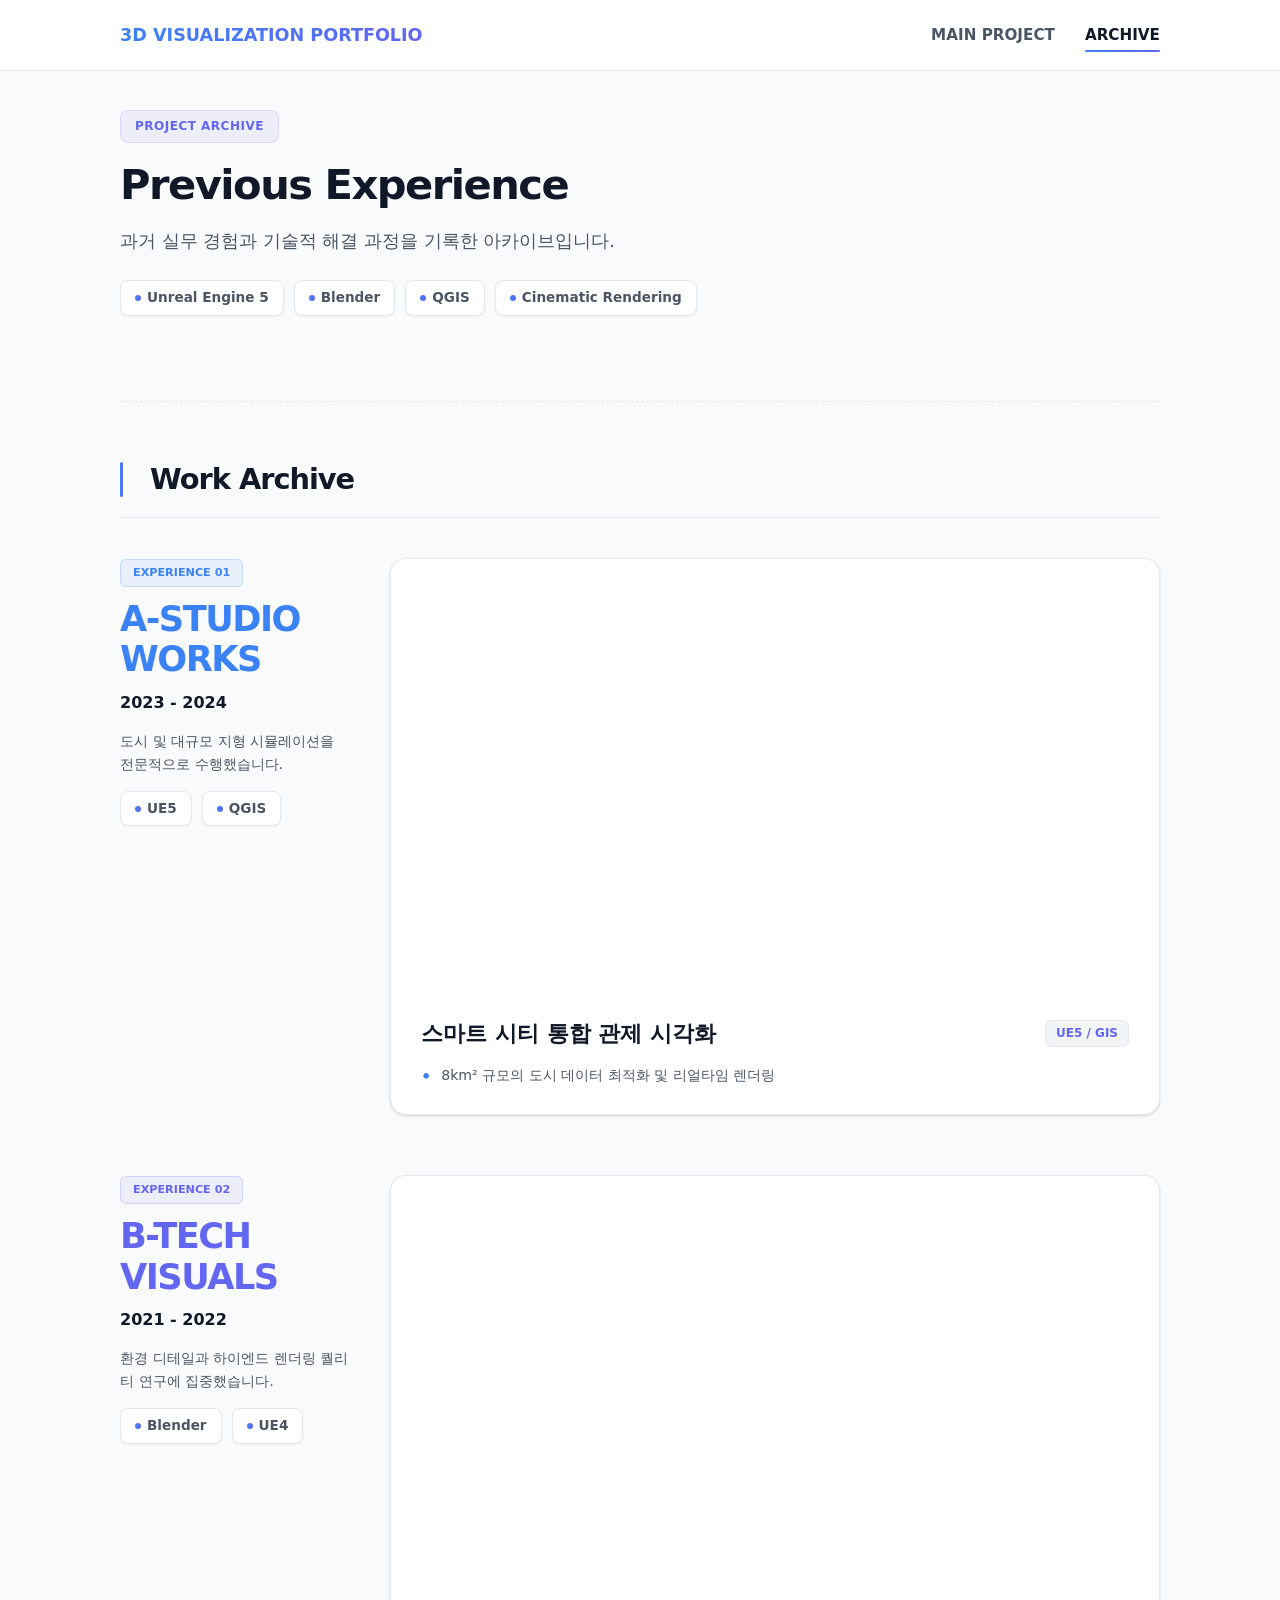
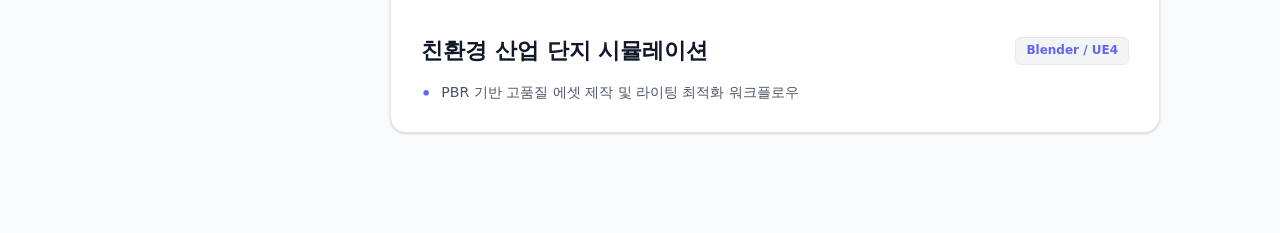
==== archive.html @ d99f55cc "Update archive.html" ====
<!DOCTYPE html>
<html lang="ko">
<head>
    <meta charset="UTF-8">
    <meta name="viewport" content="width=device-width, initial-scale=1.0, maximum-scale=1.0, user-scalable=no">
    <title>Archive | 3D Visualization Portfolio</title>
    <style>
        /* ── [전역 변수 - Main_Portfolio_v0_1_1 완전 동기화] ── */
        :root {
            --bg-light: #f9fafb;
            --point-blue: #3b82f6;
            --point-purple: #6366f1;
            --grad-point: linear-gradient(to right, var(--point-blue), var(--point-purple));
            --card-bg: #ffffff;
            --card-border: #e5e7eb;
            --card-shadow: 0 1px 3px 0 rgba(0, 0, 0, 0.1), 0 1px 2px 0 rgba(0, 0, 0, 0.06);
            --card-active-shadow: 0 10px 15px -3px rgba(99, 102, 241, 0.15), 0 4px 6px -2px rgba(99, 102, 241, 0.1);
            --text-p: #111827;
            --text-s: #4b5563;
            --text-dim: #9ca3af;
            --border: #e5e7eb;
            --nav-height: 70px;         /* Main과 동일 */
            --max-width: 1040px;        /* Main과 동일 */
        }

        /* ── [기본 리셋 - font-family 완전 동기화] ── */
        html, body {
            background-color: var(--bg-light);
            margin: 0; padding: 0; width: 100%; overflow-x: hidden;
            color: var(--text-p);
            font-family: 'Pretendard', -apple-system, BlinkMacSystemFont, system-ui, Roboto, sans-serif; /* Main과 동일 */
            line-height: 1.6;
            scroll-padding-top: var(--nav-height);
        }

        /* ── [네비게이션 - Main과 픽셀 단위 동일] ── */
        .navbar {
            position: fixed; top: 0; left: 0; width: 100%; height: var(--nav-height);
            background: rgba(255, 255, 255, 0.85); backdrop-filter: blur(12px);
            border-bottom: 1px solid var(--border);
            display: flex; align-items: center; justify-content: center; z-index: 1000;
        }
        .nav-container { width: 92%; max-width: var(--max-width); display: flex; justify-content: space-between; align-items: center; }
        .nav-logo { font-weight: 900; font-size: 1.1rem; background: var(--grad-point); -webkit-background-clip: text; -webkit-text-fill-color: transparent; text-decoration: none; }
        .nav-menu { display: flex; gap: 30px; }
        .nav-link { text-decoration: none; color: var(--text-s); font-weight: 700; font-size: 0.95rem; transition: color 0.3s ease; position: relative; padding: 5px 0; }
        .nav-link:hover { color: var(--point-purple); }
        .nav-link.active { color: var(--text-p); }
        .nav-link.active::after { content: ''; position: absolute; bottom: 0; left: 0; width: 100%; height: 2px; background: var(--grad-point); border-radius: 2px; }

        /* ── [컨테이너 - Main과 완전 동일: width 92%, max-width 1040px, padding 40px 0] ── */
        .container { width: 92%; max-width: var(--max-width); margin: var(--nav-height) auto 0; padding: 40px 0; box-sizing: border-box; }

        /* ── [히어로 섹션 - Main의 hero-section 규격 그대로] ── */
        .hero-section { margin-bottom: 60px; padding-bottom: 50px; border-bottom: 1px dashed var(--border); }
        .hero-label {
            display: inline-block; padding: 6px 14px; border-radius: 8px;
            background: rgba(99, 102, 241, 0.08); color: var(--point-purple);
            font-size: 0.75rem; font-weight: 800; letter-spacing: 0.5px;
            margin-bottom: 15px; border: 1px solid rgba(99, 102, 241, 0.15);
        }
        .hero-title { font-size: 2.6rem; font-weight: 900; color: var(--text-p); margin: 0 0 15px 0; letter-spacing: -1.5px; line-height: 1.3; }
        .hero-desc { font-size: 1.1rem; color: var(--text-s); margin: 0 0 25px 0; font-weight: 500; word-break: keep-all; }
        .hero-tags { display: flex; gap: 10px; flex-wrap: wrap; margin-bottom: 35px; }
        .h-tag {
            font-size: 0.85rem; padding: 6px 14px; background: #ffffff;
            border: 1px solid var(--border); border-radius: 8px; color: var(--text-s);
            font-weight: 700; box-shadow: 0 1px 2px rgba(0,0,0,0.05);
            display: flex; align-items: center; gap: 6px;
        }
        .h-tag::before { content: ''; display: block; width: 6px; height: 6px; border-radius: 50%; background: var(--grad-point); }

        /* ── [섹션 헤더 - Main의 .header 규격 그대로] ── */
        .section-header {
            text-align: left; position: relative;
            margin: 60px 0 40px 0; padding: 0 0 20px 30px;
            border-bottom: 1px solid var(--border);
        }
        .section-header::before {
            content: ''; position: absolute; left: 0; top: 0; bottom: 20px;
            width: 3px; background: var(--grad-point); border-radius: 2px;
        }
        .section-header h2 { margin: 0; font-size: 1.8rem; letter-spacing: -1px; color: var(--text-p); font-weight: 800; line-height: 1.2; }

        /* ── [아카이브 존 레이아웃] ── */
        .archive-zone { display: flex; gap: 40px; margin-bottom: 60px; align-items: flex-start; }

        /* 좌측 프로필 */
        .zone-profile { flex: 0 0 230px; position: sticky; top: calc(var(--nav-height) + 20px); }
        .exp-badge {
            display: inline-block; padding: 4px 12px; border-radius: 6px;
            font-size: 0.7rem; font-weight: 800; margin-bottom: 12px;
        }
        .zone-a .exp-badge { background: rgba(59, 130, 246, 0.08); border: 1px solid rgba(59, 130, 246, 0.2); color: var(--point-blue); }
        .zone-b .exp-badge { background: rgba(99, 102, 241, 0.08); border: 1px solid rgba(99, 102, 241, 0.2); color: var(--point-purple); }

        .big-name { font-size: 2.2rem; font-weight: 900; line-height: 1.15; margin: 0 0 10px 0; letter-spacing: -1.5px; }
        .zone-a .big-name { color: var(--point-blue); }
        .zone-b .big-name { color: var(--point-purple); }

        .profile-period { font-size: 1rem; color: var(--text-p); font-weight: 700; margin: 8px 0 5px 0; }
        .profile-desc { font-size: 0.9rem; color: var(--text-s); font-weight: 500; margin-bottom: 15px; }

        /* 우측 카드 */
        .project-card {
            flex: 1;
            background: var(--card-bg); border: 1px solid var(--card-border);
            border-radius: 16px; overflow: hidden; box-shadow: var(--card-shadow);
            transition: all 0.3s cubic-bezier(0.4, 0, 0.2, 1);
            display: flex; flex-direction: column;
        }
        .project-card:hover {
            border-color: rgba(99, 102, 241, 0.5);
            transform: translateY(-3px);
            box-shadow: 0 4px 6px -1px rgba(0, 0, 0, 0.1), 0 2px 4px -1px rgba(0, 0, 0, 0.06), 0 0 0 1px rgba(99, 102, 241, 0.5) inset;
        }

        /* 카드 영상 */
        .card-video { width: 100%; background: var(--card-bg); }
        .video-aspect-ratio { position: relative; padding-bottom: 56.25%; height: 0; overflow: hidden; }
        .video-aspect-ratio iframe { position: absolute; top: 0; left: 0; width: 100%; height: 100%; border: 0; }

        /* 카드 정보 */
        .card-info { padding: 25px 30px; }
        .title-row { display: flex; justify-content: space-between; align-items: center; margin-bottom: 12px; }
        .card-title { font-size: 1.4rem; font-weight: 800; margin: 0; color: var(--text-p); }
        .tag { font-size: 0.75rem; background: #f3f4f6; padding: 3px 10px; border-radius: 6px; color: var(--point-purple); font-weight: 700; flex-shrink: 0; border: 1px solid #e5e7eb; }

        /* 도트 리스트 - Main의 .line-item과 동일 */
        .sub-desc-container { margin: 10px 0 0 0; display: flex; flex-direction: column; gap: 8px; }
        .line-item { display: flex; align-items: flex-start; gap: 10px; font-size: 0.88rem; color: var(--text-s); font-weight: 500; line-height: 1.6; }
        .line-item::before { content: '•'; font-weight: 900; font-size: 1rem; flex-shrink: 0; }
        .zone-a .line-item::before { color: var(--point-blue); }
        .zone-b .line-item::before { color: var(--point-purple); }

        /* ── [모바일 최적화 - Main의 @media 768px 규격 완전 동기화] ── */
        @media (max-width: 768px) {
            /* nav */
            .navbar { height: 60px; }
            .nav-logo { font-size: 0.9rem; }
            .nav-menu { gap: 15px; }
            .nav-link { font-size: 0.8rem; }

            /* container */
            .container { margin-top: 60px; width: 94%; }

            /* hero */
            .hero-title { font-size: 1.8rem; }
            .hero-desc { font-size: 1rem; }
            .hero-section { margin-bottom: 40px; padding-bottom: 35px; }

            /* section header */
            .section-header { margin: 40px 0 30px 0; padding-left: 0; border-bottom: none; }
            .section-header::before { display: none; }
            .section-header h2 { font-size: 1.4rem; }

            /* archive layout: 세로 스택 */
            .archive-zone { flex-direction: column; gap: 20px; margin-bottom: 50px; }
            .zone-profile { position: static; flex: none; width: 100%; }
            .big-name { font-size: 1.8rem; }

            /* card */
            .card-info { padding: 20px; }
            .card-title { font-size: 1.2rem; }
        }
    </style>
</head>
<body>

<nav class="navbar">
    <div class="nav-container">
        <a href="index.html" class="nav-logo">3D VISUALIZATION PORTFOLIO</a>
        <div class="nav-menu">
            <a href="index.html" class="nav-link">MAIN PROJECT</a>
            <a href="archive.html" class="nav-link active">ARCHIVE</a>
        </div>
    </div>
</nav>

<div class="container">

    <header class="hero-section">
        <span class="hero-label">PROJECT ARCHIVE</span>
        <h1 class="hero-title">Previous Experience</h1>
        <p class="hero-desc">과거 실무 경험과 기술적 해결 과정을 기록한 아카이브입니다.</p>
        <div class="hero-tags">
            <span class="h-tag">Unreal Engine 5</span>
            <span class="h-tag">Blender</span>
            <span class="h-tag">QGIS</span>
            <span class="h-tag">Cinematic Rendering</span>
        </div>
    </header>

    <div class="section-header">
        <h2>Work Archive</h2>
    </div>

    <!-- EXPERIENCE 01 -->
    <section class="archive-zone zone-a">
        <div class="zone-profile">
            <span class="exp-badge">EXPERIENCE 01</span>
            <h2 class="big-name">A-STUDIO<br>WORKS</h2>
            <p class="profile-period">2023 - 2024</p>
            <p class="profile-desc">도시 및 대규모 지형 시뮬레이션을 전문적으로 수행했습니다.</p>
            <div class="hero-tags">
                <span class="h-tag">UE5</span>
                <span class="h-tag">QGIS</span>
            </div>
        </div>

        <div class="project-card">
            <div class="card-video">
                <div class="video-aspect-ratio">
                    <iframe src="https://www.youtube-nocookie.com/embed/YOUTUBE_ID_A" allowfullscreen></iframe>
                </div>
            </div>
            <div class="card-info">
                <div class="title-row">
                    <h3 class="card-title">스마트 시티 통합 관제 시각화</h3>
                    <span class="tag">UE5 / GIS</span>
                </div>
                <div class="sub-desc-container">
                    <div class="line-item">8km² 규모의 도시 데이터 최적화 및 리얼타임 렌더링</div>
                </div>
            </div>
        </div>
    </section>

    <!-- EXPERIENCE 02 -->
    <section class="archive-zone zone-b">
        <div class="zone-profile">
            <span class="exp-badge">EXPERIENCE 02</span>
            <h2 class="big-name">B-TECH<br>VISUALS</h2>
            <p class="profile-period">2021 - 2022</p>
            <p class="profile-desc">환경 디테일과 하이엔드 렌더링 퀄리티 연구에 집중했습니다.</p>
            <div class="hero-tags">
                <span class="h-tag">Blender</span>
                <span class="h-tag">UE4</span>
            </div>
        </div>

        <div class="project-card">
            <div class="card-video">
                <div class="video-aspect-ratio">
                    <iframe src="https://www.youtube-nocookie.com/embed/YOUTUBE_ID_B" allowfullscreen></iframe>
                </div>
            </div>
            <div class="card-info">
                <div class="title-row">
                    <h3 class="card-title">친환경 산업 단지 시뮬레이션</h3>
                    <span class="tag">Blender / UE4</span>
                </div>
                <div class="sub-desc-container">
                    <div class="line-item">PBR 기반 고품질 에셋 제작 및 라이팅 최적화 워크플로우</div>
                </div>
            </div>
        </div>
    </section>

</div>

</body>
</html>
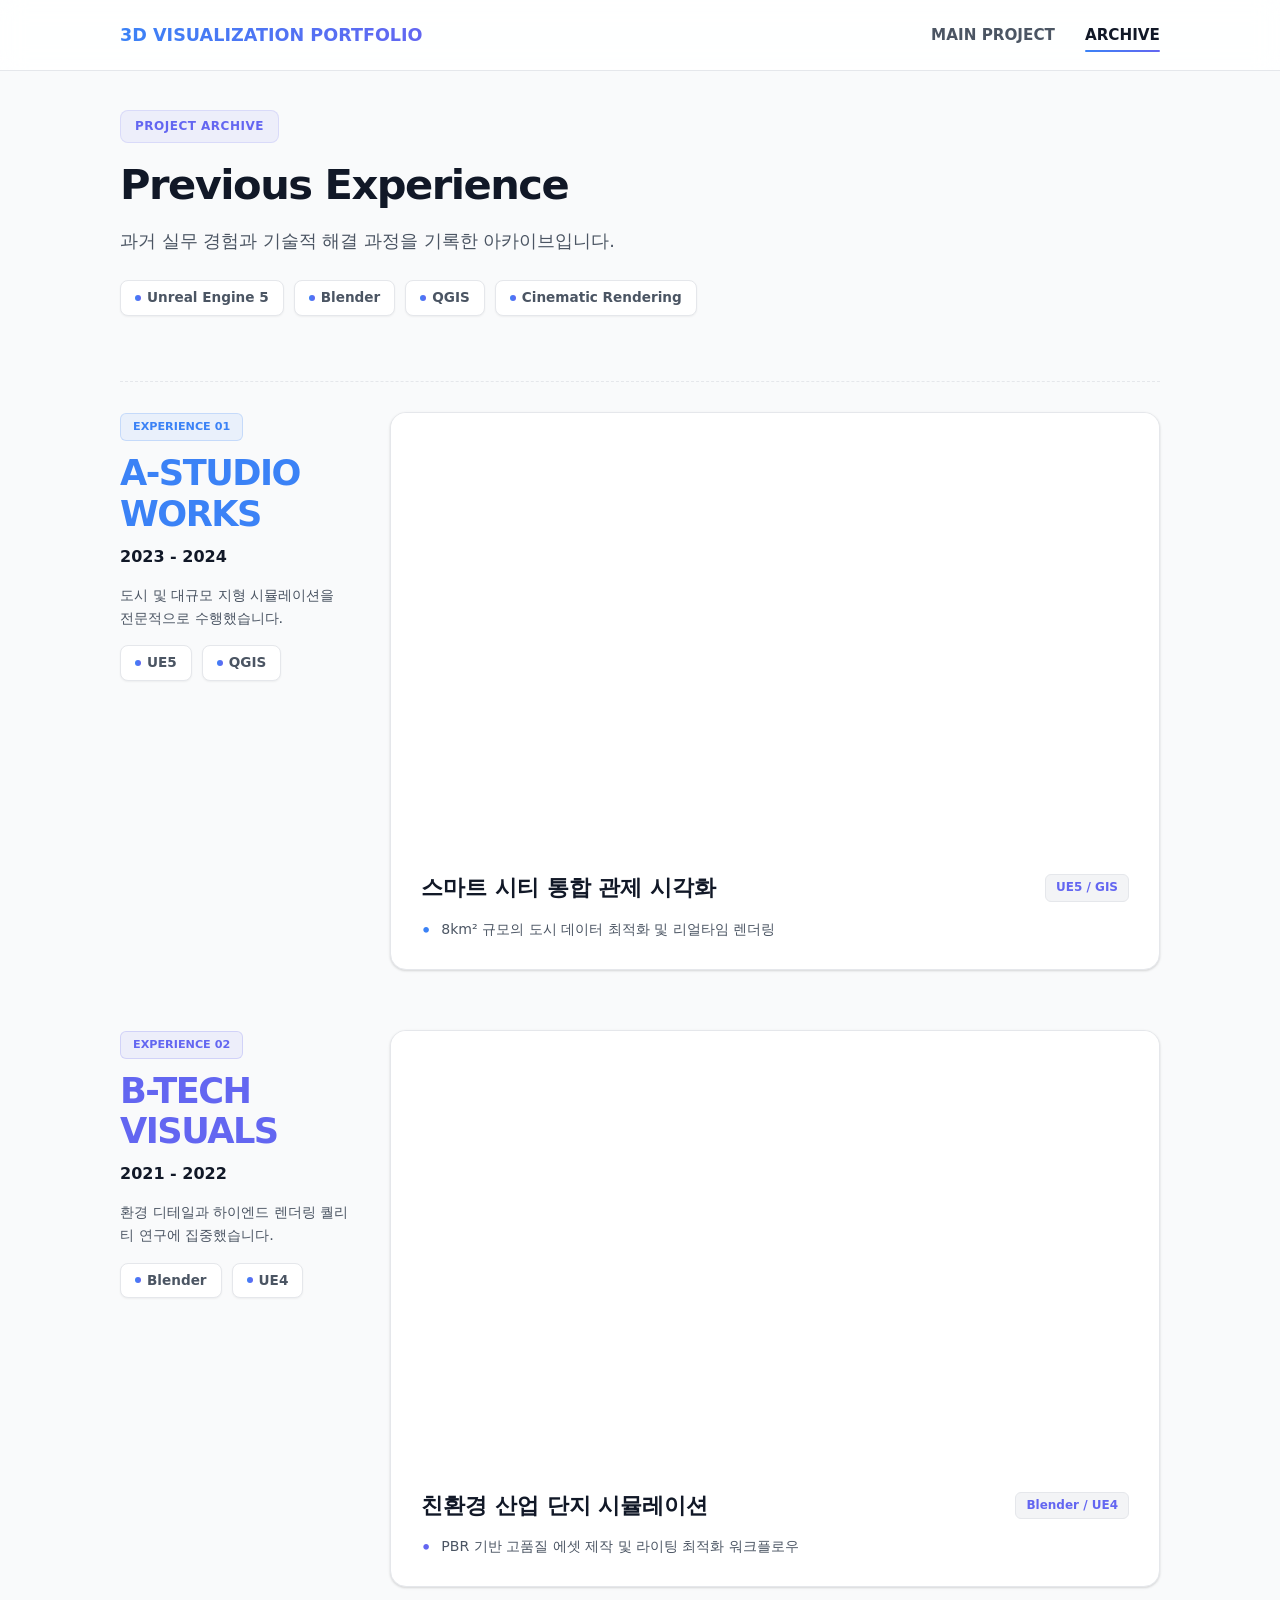
==== commit c21905d4: "Update archive.html" ====
--- a/archive.html
+++ b/archive.html
@@ -52,7 +52,7 @@
         .container { width: 92%; max-width: var(--max-width); margin: var(--nav-height) auto 0; padding: 40px 0; box-sizing: border-box; }
 
         /* ── [히어로 섹션 - Main의 hero-section 규격 그대로] ── */
-        .hero-section { margin-bottom: 60px; padding-bottom: 50px; border-bottom: 1px dashed var(--border); }
+        .hero-section { margin-bottom: 30px; padding-bottom: 30px; border-bottom: 1px dashed var(--border); }
         .hero-label {
             display: inline-block; padding: 6px 14px; border-radius: 8px;
             background: rgba(99, 102, 241, 0.08); color: var(--point-purple);
@@ -159,9 +159,11 @@
             .zone-profile { position: static; flex: none; width: 100%; }
             .big-name { font-size: 1.8rem; }
 
-            /* card */
-            .card-info { padding: 20px; }
-            .card-title { font-size: 1.2rem; }
+            /* card - 모바일에서 제목+태그 세로 배치로 두줄 방지 */
+            .card-info { padding: 18px 20px; }
+            .card-title { font-size: 1.1rem; line-height: 1.4; }
+            .title-row { flex-direction: column; align-items: flex-start; gap: 6px; margin-bottom: 10px; }
+            .tag { font-size: 0.7rem; }
         }
     </style>
 </head>
@@ -191,9 +193,7 @@
         </div>
     </header>
 
-    <div class="section-header">
-        <h2>Work Archive</h2>
-    </div>
+    <div style="margin-bottom: 10px;"></div>
 
     <!-- EXPERIENCE 01 -->
     <section class="archive-zone zone-a">
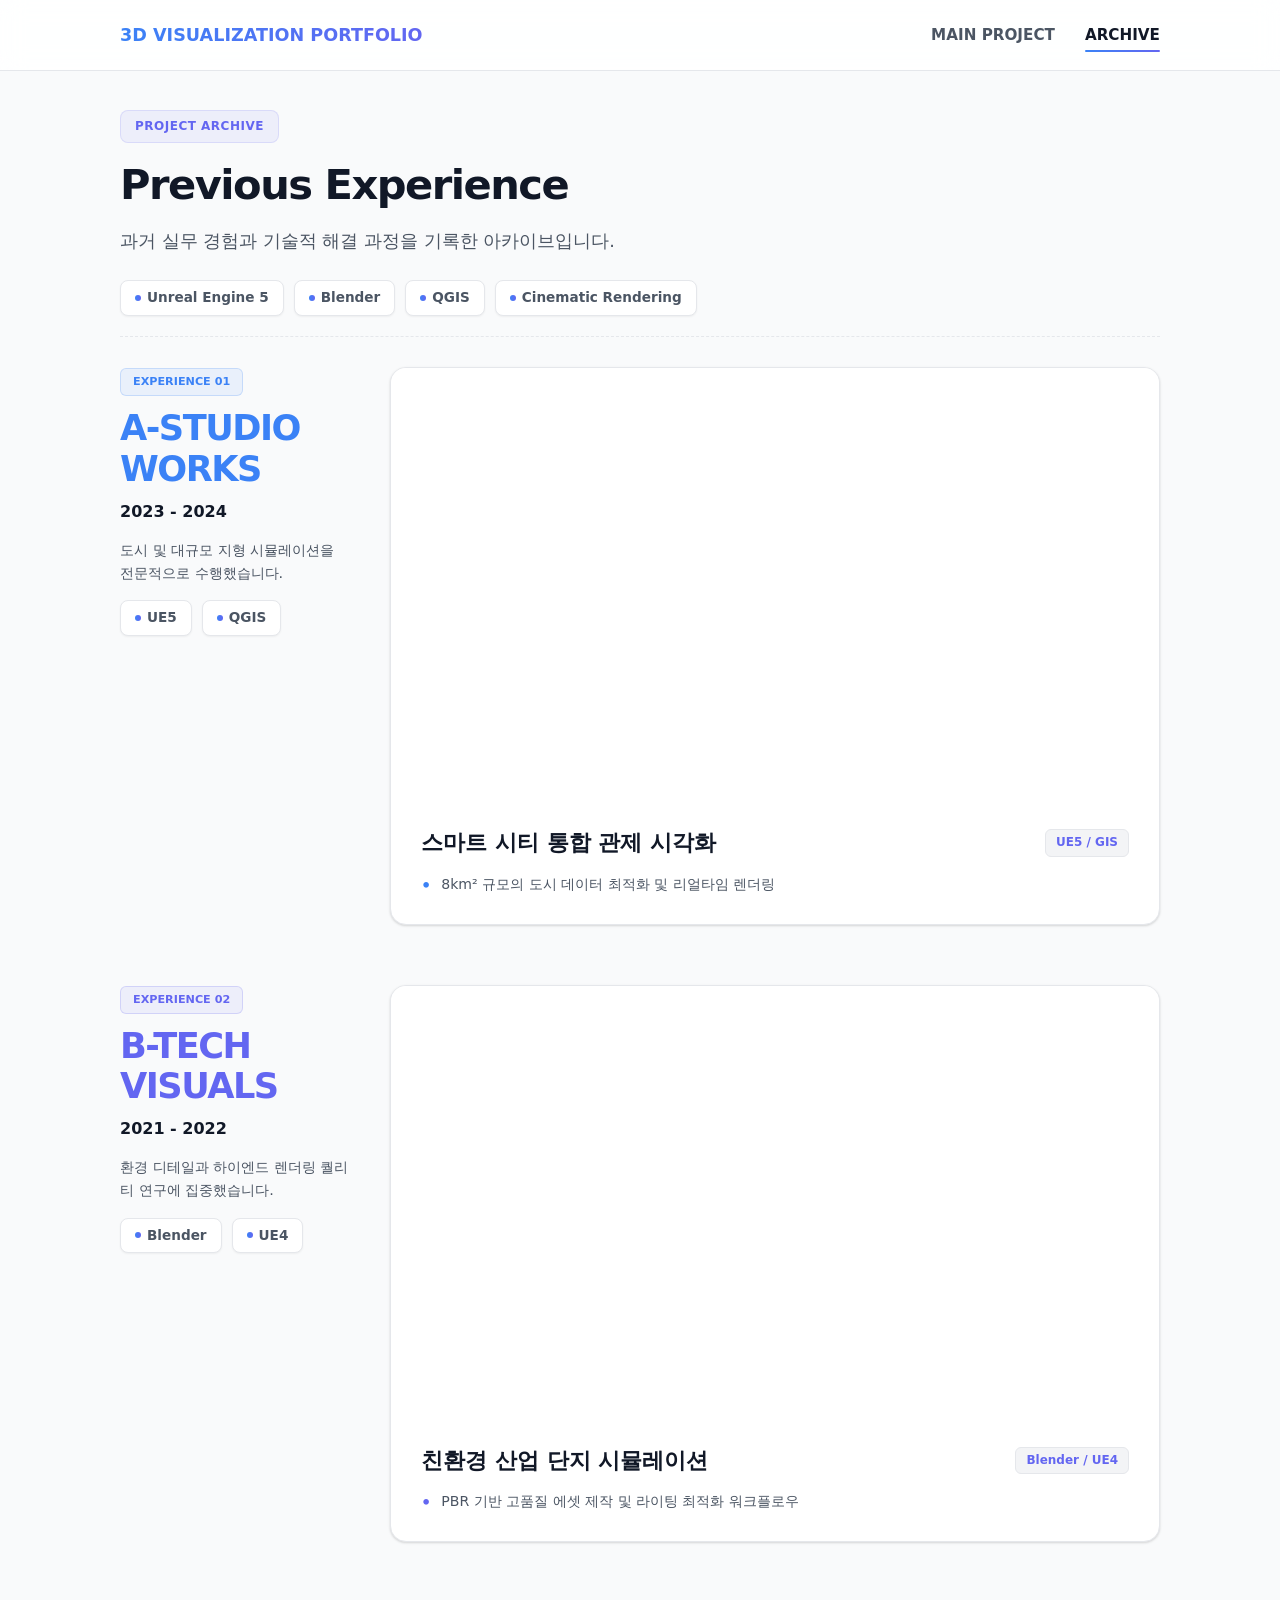
==== commit ae9a6b60: "Update archive.html" ====
--- a/archive.html
+++ b/archive.html
@@ -52,7 +52,7 @@
         .container { width: 92%; max-width: var(--max-width); margin: var(--nav-height) auto 0; padding: 40px 0; box-sizing: border-box; }
 
         /* ── [히어로 섹션 - Main의 hero-section 규격 그대로] ── */
-        .hero-section { margin-bottom: 30px; padding-bottom: 30px; border-bottom: 1px dashed var(--border); }
+        .hero-section { margin-bottom: 30px; padding-bottom: 20px; border-bottom: 1px dashed var(--border); }
         .hero-label {
             display: inline-block; padding: 6px 14px; border-radius: 8px;
             background: rgba(99, 102, 241, 0.08); color: var(--point-purple);
@@ -61,7 +61,7 @@
         }
         .hero-title { font-size: 2.6rem; font-weight: 900; color: var(--text-p); margin: 0 0 15px 0; letter-spacing: -1.5px; line-height: 1.3; }
         .hero-desc { font-size: 1.1rem; color: var(--text-s); margin: 0 0 25px 0; font-weight: 500; word-break: keep-all; }
-        .hero-tags { display: flex; gap: 10px; flex-wrap: wrap; margin-bottom: 35px; }
+        .hero-tags { display: flex; gap: 10px; flex-wrap: wrap; margin-bottom: 0; }
         .h-tag {
             font-size: 0.85rem; padding: 6px 14px; background: #ffffff;
             border: 1px solid var(--border); border-radius: 8px; color: var(--text-s);
@@ -155,8 +155,9 @@
             .section-header h2 { font-size: 1.4rem; }
 
             /* archive layout: 세로 스택 */
-            .archive-zone { flex-direction: column; gap: 20px; margin-bottom: 50px; }
-            .zone-profile { position: static; flex: none; width: 100%; }
+            .archive-zone { flex-direction: column; gap: 0; margin-bottom: 50px; }
+            .zone-profile { position: static; flex: none; width: 100%; padding-bottom: 20px; border-bottom: 1px dashed var(--border); margin-bottom: 20px; }
+            .zone-profile .hero-tags { margin-bottom: 0; }
             .big-name { font-size: 1.8rem; }
 
             /* card - 모바일에서 제목+태그 세로 배치로 두줄 방지 */
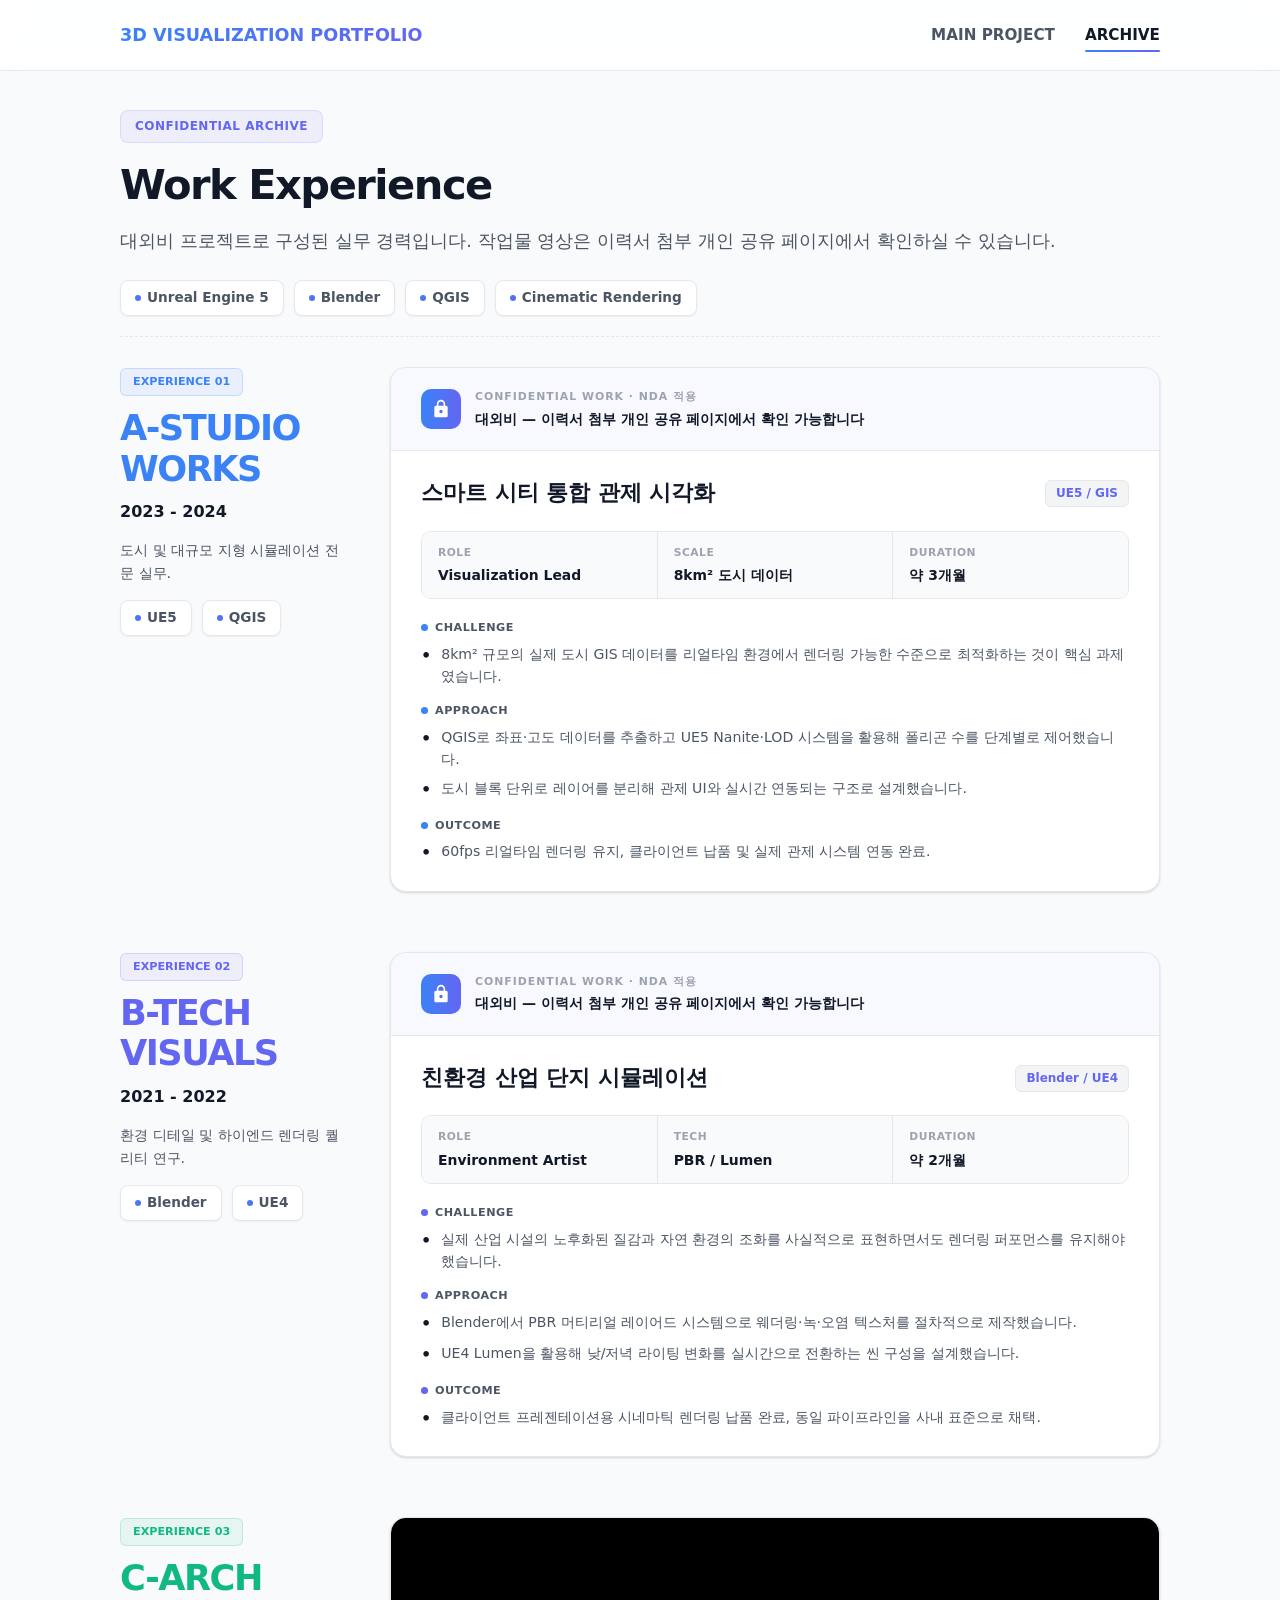
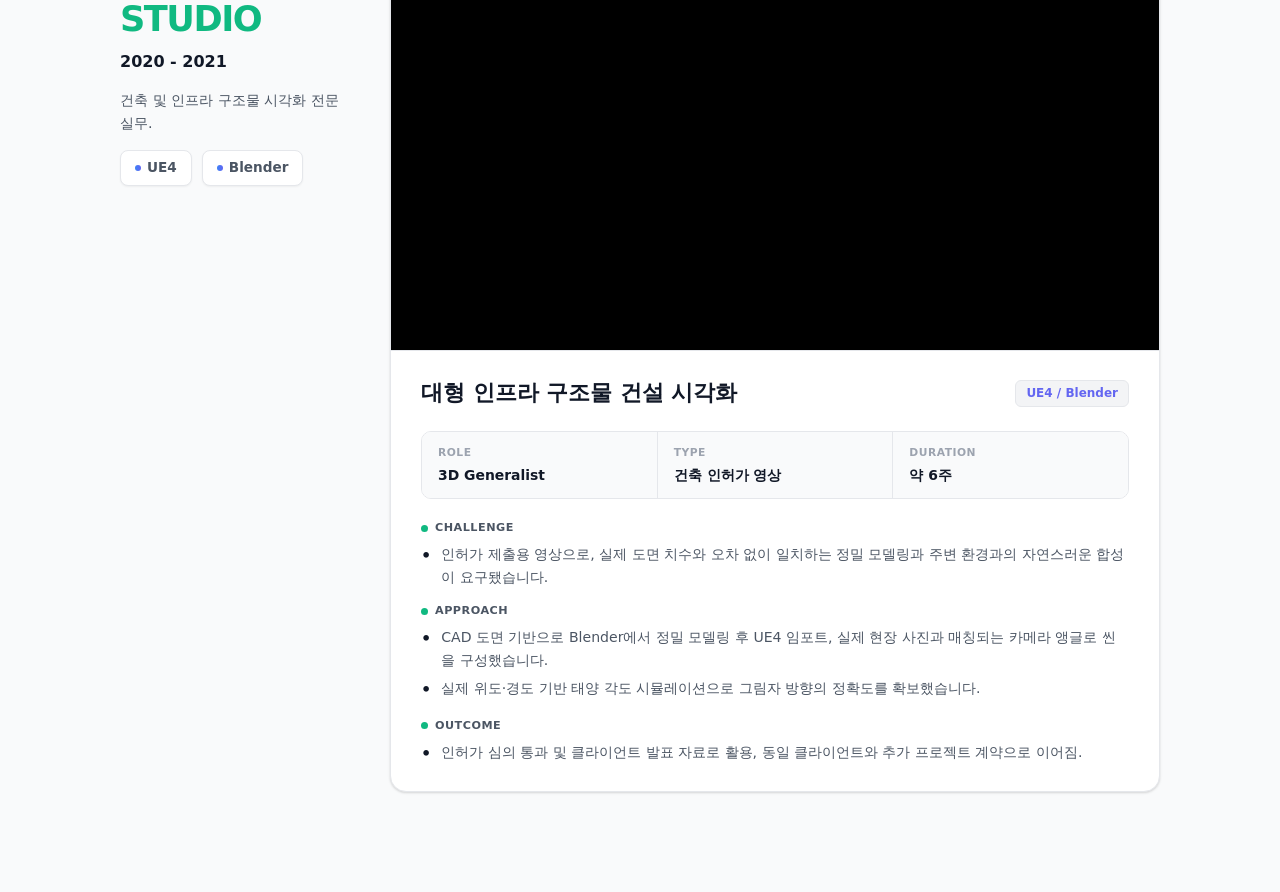
==== commit d4df8381: "Update archive.html" ====
--- a/archive.html
+++ b/archive.html
@@ -5,7 +5,6 @@
     <meta name="viewport" content="width=device-width, initial-scale=1.0, maximum-scale=1.0, user-scalable=no">
     <title>Archive | 3D Visualization Portfolio</title>
     <style>
-        /* ── [전역 변수 - Main_Portfolio_v0_1_1 완전 동기화] ── */
         :root {
             --bg-light: #f9fafb;
             --point-blue: #3b82f6;
@@ -13,30 +12,25 @@
             --grad-point: linear-gradient(to right, var(--point-blue), var(--point-purple));
             --card-bg: #ffffff;
             --card-border: #e5e7eb;
-            --card-shadow: 0 1px 3px 0 rgba(0, 0, 0, 0.1), 0 1px 2px 0 rgba(0, 0, 0, 0.06);
-            --card-active-shadow: 0 10px 15px -3px rgba(99, 102, 241, 0.15), 0 4px 6px -2px rgba(99, 102, 241, 0.1);
+            --card-shadow: 0 1px 3px 0 rgba(0,0,0,0.1), 0 1px 2px 0 rgba(0,0,0,0.06);
             --text-p: #111827;
             --text-s: #4b5563;
             --text-dim: #9ca3af;
             --border: #e5e7eb;
-            --nav-height: 70px;         /* Main과 동일 */
-            --max-width: 1040px;        /* Main과 동일 */
-        }
-
-        /* ── [기본 리셋 - font-family 완전 동기화] ── */
+            --nav-height: 70px;
+            --max-width: 1040px;
+        }
         html, body {
-            background-color: var(--bg-light);
-            margin: 0; padding: 0; width: 100%; overflow-x: hidden;
+            background-color: var(--bg-light); margin: 0; padding: 0; width: 100%; overflow-x: hidden;
             color: var(--text-p);
-            font-family: 'Pretendard', -apple-system, BlinkMacSystemFont, system-ui, Roboto, sans-serif; /* Main과 동일 */
-            line-height: 1.6;
-            scroll-padding-top: var(--nav-height);
-        }
-
-        /* ── [네비게이션 - Main과 픽셀 단위 동일] ── */
+            font-family: 'Pretendard', -apple-system, BlinkMacSystemFont, system-ui, Roboto, sans-serif;
+            line-height: 1.6; scroll-padding-top: var(--nav-height);
+        }
+
+        /* ── 네비게이션 ── */
         .navbar {
             position: fixed; top: 0; left: 0; width: 100%; height: var(--nav-height);
-            background: rgba(255, 255, 255, 0.85); backdrop-filter: blur(12px);
+            background: rgba(255,255,255,0.85); backdrop-filter: blur(12px);
             border-bottom: 1px solid var(--border);
             display: flex; align-items: center; justify-content: center; z-index: 1000;
         }
@@ -48,16 +42,16 @@
         .nav-link.active { color: var(--text-p); }
         .nav-link.active::after { content: ''; position: absolute; bottom: 0; left: 0; width: 100%; height: 2px; background: var(--grad-point); border-radius: 2px; }
 
-        /* ── [컨테이너 - Main과 완전 동일: width 92%, max-width 1040px, padding 40px 0] ── */
+        /* ── 컨테이너 ── */
         .container { width: 92%; max-width: var(--max-width); margin: var(--nav-height) auto 0; padding: 40px 0; box-sizing: border-box; }
 
-        /* ── [히어로 섹션 - Main의 hero-section 규격 그대로] ── */
+        /* ── 히어로 ── */
         .hero-section { margin-bottom: 30px; padding-bottom: 20px; border-bottom: 1px dashed var(--border); }
         .hero-label {
             display: inline-block; padding: 6px 14px; border-radius: 8px;
-            background: rgba(99, 102, 241, 0.08); color: var(--point-purple);
+            background: rgba(99,102,241,0.08); color: var(--point-purple);
             font-size: 0.75rem; font-weight: 800; letter-spacing: 0.5px;
-            margin-bottom: 15px; border: 1px solid rgba(99, 102, 241, 0.15);
+            margin-bottom: 15px; border: 1px solid rgba(99,102,241,0.15);
         }
         .hero-title { font-size: 2.6rem; font-weight: 900; color: var(--text-p); margin: 0 0 15px 0; letter-spacing: -1.5px; line-height: 1.3; }
         .hero-desc { font-size: 1.1rem; color: var(--text-s); margin: 0 0 25px 0; font-weight: 500; word-break: keep-all; }
@@ -70,101 +64,100 @@
         }
         .h-tag::before { content: ''; display: block; width: 6px; height: 6px; border-radius: 50%; background: var(--grad-point); }
 
-        /* ── [섹션 헤더 - Main의 .header 규격 그대로] ── */
-        .section-header {
-            text-align: left; position: relative;
-            margin: 60px 0 40px 0; padding: 0 0 20px 30px;
-            border-bottom: 1px solid var(--border);
-        }
-        .section-header::before {
-            content: ''; position: absolute; left: 0; top: 0; bottom: 20px;
-            width: 3px; background: var(--grad-point); border-radius: 2px;
-        }
-        .section-header h2 { margin: 0; font-size: 1.8rem; letter-spacing: -1px; color: var(--text-p); font-weight: 800; line-height: 1.2; }
-
-        /* ── [아카이브 존 레이아웃] ── */
+        /* ── 아카이브 존 ── */
         .archive-zone { display: flex; gap: 40px; margin-bottom: 60px; align-items: flex-start; }
 
-        /* 좌측 프로필 */
         .zone-profile { flex: 0 0 230px; position: sticky; top: calc(var(--nav-height) + 20px); }
-        .exp-badge {
-            display: inline-block; padding: 4px 12px; border-radius: 6px;
-            font-size: 0.7rem; font-weight: 800; margin-bottom: 12px;
-        }
-        .zone-a .exp-badge { background: rgba(59, 130, 246, 0.08); border: 1px solid rgba(59, 130, 246, 0.2); color: var(--point-blue); }
-        .zone-b .exp-badge { background: rgba(99, 102, 241, 0.08); border: 1px solid rgba(99, 102, 241, 0.2); color: var(--point-purple); }
+        .exp-badge { display: inline-block; padding: 4px 12px; border-radius: 6px; font-size: 0.7rem; font-weight: 800; margin-bottom: 12px; }
+        .zone-a .exp-badge { background: rgba(59,130,246,0.08); border: 1px solid rgba(59,130,246,0.2); color: var(--point-blue); }
+        .zone-b .exp-badge { background: rgba(99,102,241,0.08); border: 1px solid rgba(99,102,241,0.2); color: var(--point-purple); }
+        .zone-c .exp-badge { background: rgba(16,185,129,0.08); border: 1px solid rgba(16,185,129,0.2); color: #10b981; }
 
         .big-name { font-size: 2.2rem; font-weight: 900; line-height: 1.15; margin: 0 0 10px 0; letter-spacing: -1.5px; }
         .zone-a .big-name { color: var(--point-blue); }
         .zone-b .big-name { color: var(--point-purple); }
+        .zone-c .big-name { color: #10b981; }
 
         .profile-period { font-size: 1rem; color: var(--text-p); font-weight: 700; margin: 8px 0 5px 0; }
         .profile-desc { font-size: 0.9rem; color: var(--text-s); font-weight: 500; margin-bottom: 15px; }
 
-        /* 우측 카드 */
+        /* ── 카드 ── */
         .project-card {
-            flex: 1;
-            background: var(--card-bg); border: 1px solid var(--card-border);
+            flex: 1; background: var(--card-bg); border: 1px solid var(--card-border);
             border-radius: 16px; overflow: hidden; box-shadow: var(--card-shadow);
-            transition: all 0.3s cubic-bezier(0.4, 0, 0.2, 1);
-            display: flex; flex-direction: column;
+            transition: all 0.3s cubic-bezier(0.4,0,0.2,1); display: flex; flex-direction: column;
         }
         .project-card:hover {
-            border-color: rgba(99, 102, 241, 0.5);
-            transform: translateY(-3px);
-            box-shadow: 0 4px 6px -1px rgba(0, 0, 0, 0.1), 0 2px 4px -1px rgba(0, 0, 0, 0.06), 0 0 0 1px rgba(99, 102, 241, 0.5) inset;
-        }
-
-        /* 카드 영상 */
-        .card-video { width: 100%; background: var(--card-bg); }
+            border-color: rgba(99,102,241,0.5); transform: translateY(-3px);
+            box-shadow: 0 4px 6px -1px rgba(0,0,0,0.1), 0 2px 4px -1px rgba(0,0,0,0.06), 0 0 0 1px rgba(99,102,241,0.5) inset;
+        }
+
+        /* ── CONFIDENTIAL 배너 (01, 02용) ── */
+        .confidential-banner {
+            width: 100%; background: #f8f9ff; border-bottom: 1px solid var(--card-border);
+            padding: 20px 30px; box-sizing: border-box;
+            display: flex; align-items: center; gap: 14px;
+        }
+        .conf-icon {
+            width: 40px; height: 40px; border-radius: 10px; flex-shrink: 0;
+            background: var(--grad-point); display: flex; align-items: center; justify-content: center;
+        }
+        .conf-icon svg { width: 20px; height: 20px; fill: #fff; }
+        .conf-text-group { display: flex; flex-direction: column; gap: 2px; }
+        .conf-label { font-size: 0.68rem; font-weight: 800; letter-spacing: 1px; text-transform: uppercase; color: var(--text-dim); }
+        .conf-title { font-size: 0.88rem; font-weight: 700; color: var(--text-p); }
+
+        /* ── 공개 영상 (03용) ── */
+        .card-video { width: 100%; background: #000; border-bottom: 1px solid var(--card-border); }
         .video-aspect-ratio { position: relative; padding-bottom: 56.25%; height: 0; overflow: hidden; }
         .video-aspect-ratio iframe { position: absolute; top: 0; left: 0; width: 100%; height: 100%; border: 0; }
 
-        /* 카드 정보 */
-        .card-info { padding: 25px 30px; }
-        .title-row { display: flex; justify-content: space-between; align-items: center; margin-bottom: 12px; }
-        .card-title { font-size: 1.4rem; font-weight: 800; margin: 0; color: var(--text-p); }
+        /* ── 카드 정보 ── */
+        .card-info { padding: 25px 30px; display: flex; flex-direction: column; gap: 20px; }
+        .title-row { display: flex; justify-content: space-between; align-items: center; }
+        .card-title { font-size: 1.35rem; font-weight: 800; margin: 0; color: var(--text-p); }
         .tag { font-size: 0.75rem; background: #f3f4f6; padding: 3px 10px; border-radius: 6px; color: var(--point-purple); font-weight: 700; flex-shrink: 0; border: 1px solid #e5e7eb; }
 
-        /* 도트 리스트 - Main의 .line-item과 동일 */
-        .sub-desc-container { margin: 10px 0 0 0; display: flex; flex-direction: column; gap: 8px; }
+        /* 스탯 행 */
+        .stat-row { display: flex; gap: 0; border: 1px solid var(--border); border-radius: 10px; overflow: hidden; }
+        .stat-cell { flex: 1; padding: 12px 16px; background: #f9fafb; border-right: 1px solid var(--border); }
+        .stat-cell:last-child { border-right: none; }
+        .stat-label { font-size: 0.67rem; font-weight: 800; color: var(--text-dim); text-transform: uppercase; letter-spacing: 0.5px; margin-bottom: 3px; }
+        .stat-value { font-size: 0.87rem; font-weight: 700; color: var(--text-p); }
+
+        /* Case Study */
+        .case-section { display: flex; flex-direction: column; gap: 14px; }
+        .case-block { display: flex; flex-direction: column; gap: 6px; }
+        .case-block-label { display: flex; align-items: center; gap: 7px; font-size: 0.7rem; font-weight: 800; text-transform: uppercase; letter-spacing: 0.5px; color: var(--text-s); }
+        .dot { width: 7px; height: 7px; border-radius: 50%; flex-shrink: 0; }
+        .zone-a .dot { background: var(--point-blue); }
+        .zone-b .dot { background: var(--point-purple); }
+        .zone-c .dot { background: #10b981; }
+
+        .sub-desc-container { display: flex; flex-direction: column; gap: 6px; margin: 0; }
         .line-item { display: flex; align-items: flex-start; gap: 10px; font-size: 0.88rem; color: var(--text-s); font-weight: 500; line-height: 1.6; }
-        .line-item::before { content: '•'; font-weight: 900; font-size: 1rem; flex-shrink: 0; }
-        .zone-a .line-item::before { color: var(--point-blue); }
-        .zone-b .line-item::before { color: var(--point-purple); }
-
-        /* ── [모바일 최적화 - Main의 @media 768px 규격 완전 동기화] ── */
+        .line-item::before { content: '•'; font-weight: 900; font-size: 1rem; flex-shrink: 0; color: var(--text-p); }
+
+        /* ── 모바일 ── */
         @media (max-width: 768px) {
-            /* nav */
             .navbar { height: 60px; }
             .nav-logo { font-size: 0.9rem; }
             .nav-menu { gap: 15px; }
             .nav-link { font-size: 0.8rem; }
-
-            /* container */
-            .container { margin-top: 60px; width: 94%; }
-
-            /* hero */
+            .container { margin-top: 60px; width: 94%; padding: 30px 0; }
             .hero-title { font-size: 1.8rem; }
             .hero-desc { font-size: 1rem; }
-            .hero-section { margin-bottom: 40px; padding-bottom: 35px; }
-
-            /* section header */
-            .section-header { margin: 40px 0 30px 0; padding-left: 0; border-bottom: none; }
-            .section-header::before { display: none; }
-            .section-header h2 { font-size: 1.4rem; }
-
-            /* archive layout: 세로 스택 */
+            .hero-section { margin-bottom: 20px; padding-bottom: 20px; }
             .archive-zone { flex-direction: column; gap: 0; margin-bottom: 50px; }
             .zone-profile { position: static; flex: none; width: 100%; padding-bottom: 20px; border-bottom: 1px dashed var(--border); margin-bottom: 20px; }
-            .zone-profile .hero-tags { margin-bottom: 0; }
-            .big-name { font-size: 1.8rem; }
-
-            /* card - 모바일에서 제목+태그 세로 배치로 두줄 방지 */
-            .card-info { padding: 18px 20px; }
+            .big-name { font-size: 1.8rem; white-space: nowrap; }
+            .confidential-banner { padding: 18px 20px; }
+            .card-info { padding: 18px 20px; gap: 16px; }
+            .title-row { flex-direction: column; align-items: flex-start; gap: 6px; }
             .card-title { font-size: 1.1rem; line-height: 1.4; }
-            .title-row { flex-direction: column; align-items: flex-start; gap: 6px; margin-bottom: 10px; }
             .tag { font-size: 0.7rem; }
+            .stat-cell { padding: 10px 12px; }
+            .stat-value { font-size: 0.82rem; }
         }
     </style>
 </head>
@@ -183,9 +176,9 @@
 <div class="container">
 
     <header class="hero-section">
-        <span class="hero-label">PROJECT ARCHIVE</span>
-        <h1 class="hero-title">Previous Experience</h1>
-        <p class="hero-desc">과거 실무 경험과 기술적 해결 과정을 기록한 아카이브입니다.</p>
+        <span class="hero-label">CONFIDENTIAL ARCHIVE</span>
+        <h1 class="hero-title">Work Experience</h1>
+        <p class="hero-desc">대외비 프로젝트로 구성된 실무 경력입니다. 작업물 영상은 이력서 첨부 개인 공유 페이지에서 확인하실 수 있습니다.</p>
         <div class="hero-tags">
             <span class="h-tag">Unreal Engine 5</span>
             <span class="h-tag">Blender</span>
@@ -194,15 +187,13 @@
         </div>
     </header>
 
-    <div style="margin-bottom: 10px;"></div>
-
-    <!-- EXPERIENCE 01 -->
+    <!-- EXPERIENCE 01 — 대외비 -->
     <section class="archive-zone zone-a">
         <div class="zone-profile">
             <span class="exp-badge">EXPERIENCE 01</span>
             <h2 class="big-name">A-STUDIO<br>WORKS</h2>
             <p class="profile-period">2023 - 2024</p>
-            <p class="profile-desc">도시 및 대규모 지형 시뮬레이션을 전문적으로 수행했습니다.</p>
+            <p class="profile-desc">도시 및 대규모 지형 시뮬레이션 전문 실무.</p>
             <div class="hero-tags">
                 <span class="h-tag">UE5</span>
                 <span class="h-tag">QGIS</span>
@@ -210,9 +201,13 @@
         </div>
 
         <div class="project-card">
-            <div class="card-video">
-                <div class="video-aspect-ratio">
-                    <iframe src="https://www.youtube-nocookie.com/embed/YOUTUBE_ID_A" allowfullscreen></iframe>
+            <div class="confidential-banner">
+                <div class="conf-icon">
+                    <svg viewBox="0 0 24 24"><path d="M18 8h-1V6c0-2.76-2.24-5-5-5S7 3.24 7 6v2H6c-1.1 0-2 .9-2 2v10c0 1.1.9 2 2 2h12c1.1 0 2-.9 2-2V10c0-1.1-.9-2-2-2zm-6 9c-1.1 0-2-.9-2-2s.9-2 2-2 2 .9 2 2-.9 2-2 2zm3.1-9H8.9V6c0-1.71 1.39-3.1 3.1-3.1 1.71 0 3.1 1.39 3.1 3.1v2z"/></svg>
+                </div>
+                <div class="conf-text-group">
+                    <span class="conf-label">Confidential Work · NDA 적용</span>
+                    <span class="conf-title">대외비 — 이력서 첨부 개인 공유 페이지에서 확인 가능합니다</span>
                 </div>
             </div>
             <div class="card-info">
@@ -220,20 +215,43 @@
                     <h3 class="card-title">스마트 시티 통합 관제 시각화</h3>
                     <span class="tag">UE5 / GIS</span>
                 </div>
-                <div class="sub-desc-container">
-                    <div class="line-item">8km² 규모의 도시 데이터 최적화 및 리얼타임 렌더링</div>
+                <div class="stat-row">
+                    <div class="stat-cell"><div class="stat-label">Role</div><div class="stat-value">Visualization Lead</div></div>
+                    <div class="stat-cell"><div class="stat-label">Scale</div><div class="stat-value">8km² 도시 데이터</div></div>
+                    <div class="stat-cell"><div class="stat-label">Duration</div><div class="stat-value">약 3개월</div></div>
+                </div>
+                <div class="case-section">
+                    <div class="case-block">
+                        <div class="case-block-label"><span class="dot"></span>Challenge</div>
+                        <div class="sub-desc-container">
+                            <div class="line-item">8km² 규모의 실제 도시 GIS 데이터를 리얼타임 환경에서 렌더링 가능한 수준으로 최적화하는 것이 핵심 과제였습니다.</div>
+                        </div>
+                    </div>
+                    <div class="case-block">
+                        <div class="case-block-label"><span class="dot"></span>Approach</div>
+                        <div class="sub-desc-container">
+                            <div class="line-item">QGIS로 좌표·고도 데이터를 추출하고 UE5 Nanite·LOD 시스템을 활용해 폴리곤 수를 단계별로 제어했습니다.</div>
+                            <div class="line-item">도시 블록 단위로 레이어를 분리해 관제 UI와 실시간 연동되는 구조로 설계했습니다.</div>
+                        </div>
+                    </div>
+                    <div class="case-block">
+                        <div class="case-block-label"><span class="dot"></span>Outcome</div>
+                        <div class="sub-desc-container">
+                            <div class="line-item">60fps 리얼타임 렌더링 유지, 클라이언트 납품 및 실제 관제 시스템 연동 완료.</div>
+                        </div>
+                    </div>
                 </div>
             </div>
         </div>
     </section>
 
-    <!-- EXPERIENCE 02 -->
+    <!-- EXPERIENCE 02 — 대외비 -->
     <section class="archive-zone zone-b">
         <div class="zone-profile">
             <span class="exp-badge">EXPERIENCE 02</span>
             <h2 class="big-name">B-TECH<br>VISUALS</h2>
             <p class="profile-period">2021 - 2022</p>
-            <p class="profile-desc">환경 디테일과 하이엔드 렌더링 퀄리티 연구에 집중했습니다.</p>
+            <p class="profile-desc">환경 디테일 및 하이엔드 렌더링 퀄리티 연구.</p>
             <div class="hero-tags">
                 <span class="h-tag">Blender</span>
                 <span class="h-tag">UE4</span>
@@ -241,9 +259,13 @@
         </div>
 
         <div class="project-card">
-            <div class="card-video">
-                <div class="video-aspect-ratio">
-                    <iframe src="https://www.youtube-nocookie.com/embed/YOUTUBE_ID_B" allowfullscreen></iframe>
+            <div class="confidential-banner">
+                <div class="conf-icon">
+                    <svg viewBox="0 0 24 24"><path d="M18 8h-1V6c0-2.76-2.24-5-5-5S7 3.24 7 6v2H6c-1.1 0-2 .9-2 2v10c0 1.1.9 2 2 2h12c1.1 0 2-.9 2-2V10c0-1.1-.9-2-2-2zm-6 9c-1.1 0-2-.9-2-2s.9-2 2-2 2 .9 2 2-.9 2-2 2zm3.1-9H8.9V6c0-1.71 1.39-3.1 3.1-3.1 1.71 0 3.1 1.39 3.1 3.1v2z"/></svg>
+                </div>
+                <div class="conf-text-group">
+                    <span class="conf-label">Confidential Work · NDA 적용</span>
+                    <span class="conf-title">대외비 — 이력서 첨부 개인 공유 페이지에서 확인 가능합니다</span>
                 </div>
             </div>
             <div class="card-info">
@@ -251,14 +273,91 @@
                     <h3 class="card-title">친환경 산업 단지 시뮬레이션</h3>
                     <span class="tag">Blender / UE4</span>
                 </div>
-                <div class="sub-desc-container">
-                    <div class="line-item">PBR 기반 고품질 에셋 제작 및 라이팅 최적화 워크플로우</div>
+                <div class="stat-row">
+                    <div class="stat-cell"><div class="stat-label">Role</div><div class="stat-value">Environment Artist</div></div>
+                    <div class="stat-cell"><div class="stat-label">Tech</div><div class="stat-value">PBR / Lumen</div></div>
+                    <div class="stat-cell"><div class="stat-label">Duration</div><div class="stat-value">약 2개월</div></div>
+                </div>
+                <div class="case-section">
+                    <div class="case-block">
+                        <div class="case-block-label"><span class="dot"></span>Challenge</div>
+                        <div class="sub-desc-container">
+                            <div class="line-item">실제 산업 시설의 노후화된 질감과 자연 환경의 조화를 사실적으로 표현하면서도 렌더링 퍼포먼스를 유지해야 했습니다.</div>
+                        </div>
+                    </div>
+                    <div class="case-block">
+                        <div class="case-block-label"><span class="dot"></span>Approach</div>
+                        <div class="sub-desc-container">
+                            <div class="line-item">Blender에서 PBR 머티리얼 레이어드 시스템으로 웨더링·녹·오염 텍스처를 절차적으로 제작했습니다.</div>
+                            <div class="line-item">UE4 Lumen을 활용해 낮/저녁 라이팅 변화를 실시간으로 전환하는 씬 구성을 설계했습니다.</div>
+                        </div>
+                    </div>
+                    <div class="case-block">
+                        <div class="case-block-label"><span class="dot"></span>Outcome</div>
+                        <div class="sub-desc-container">
+                            <div class="line-item">클라이언트 프레젠테이션용 시네마틱 렌더링 납품 완료, 동일 파이프라인을 사내 표준으로 채택.</div>
+                        </div>
+                    </div>
                 </div>
             </div>
         </div>
     </section>
 
+    <!-- EXPERIENCE 03 — 공개 영상 (Vimeo) -->
+    <section class="archive-zone zone-c">
+        <div class="zone-profile">
+            <span class="exp-badge">EXPERIENCE 03</span>
+            <h2 class="big-name">C-ARCH<br>STUDIO</h2>
+            <p class="profile-period">2020 - 2021</p>
+            <p class="profile-desc">건축 및 인프라 구조물 시각화 전문 실무.</p>
+            <div class="hero-tags">
+                <span class="h-tag">UE4</span>
+                <span class="h-tag">Blender</span>
+            </div>
+        </div>
+
+        <div class="project-card">
+            <!-- 공개 Vimeo 영상 -->
+            <div class="card-video">
+                <div class="video-aspect-ratio">
+                    <iframe src="https://player.vimeo.com/video/VIMEO_ID_HERE" allow="autoplay; fullscreen; picture-in-picture" allowfullscreen></iframe>
+                </div>
+            </div>
+            <div class="card-info">
+                <div class="title-row">
+                    <h3 class="card-title">대형 인프라 구조물 건설 시각화</h3>
+                    <span class="tag">UE4 / Blender</span>
+                </div>
+                <div class="stat-row">
+                    <div class="stat-cell"><div class="stat-label">Role</div><div class="stat-value">3D Generalist</div></div>
+                    <div class="stat-cell"><div class="stat-label">Type</div><div class="stat-value">건축 인허가 영상</div></div>
+                    <div class="stat-cell"><div class="stat-label">Duration</div><div class="stat-value">약 6주</div></div>
+                </div>
+                <div class="case-section">
+                    <div class="case-block">
+                        <div class="case-block-label"><span class="dot"></span>Challenge</div>
+                        <div class="sub-desc-container">
+                            <div class="line-item">인허가 제출용 영상으로, 실제 도면 치수와 오차 없이 일치하는 정밀 모델링과 주변 환경과의 자연스러운 합성이 요구됐습니다.</div>
+                        </div>
+                    </div>
+                    <div class="case-block">
+                        <div class="case-block-label"><span class="dot"></span>Approach</div>
+                        <div class="sub-desc-container">
+                            <div class="line-item">CAD 도면 기반으로 Blender에서 정밀 모델링 후 UE4 임포트, 실제 현장 사진과 매칭되는 카메라 앵글로 씬을 구성했습니다.</div>
+                            <div class="line-item">실제 위도·경도 기반 태양 각도 시뮬레이션으로 그림자 방향의 정확도를 확보했습니다.</div>
+                        </div>
+                    </div>
+                    <div class="case-block">
+                        <div class="case-block-label"><span class="dot"></span>Outcome</div>
+                        <div class="sub-desc-container">
+                            <div class="line-item">인허가 심의 통과 및 클라이언트 발표 자료로 활용, 동일 클라이언트와 추가 프로젝트 계약으로 이어짐.</div>
+                        </div>
+                    </div>
+                </div>
+            </div>
+        </div>
+    </section>
+
 </div>
-
 </body>
 </html>
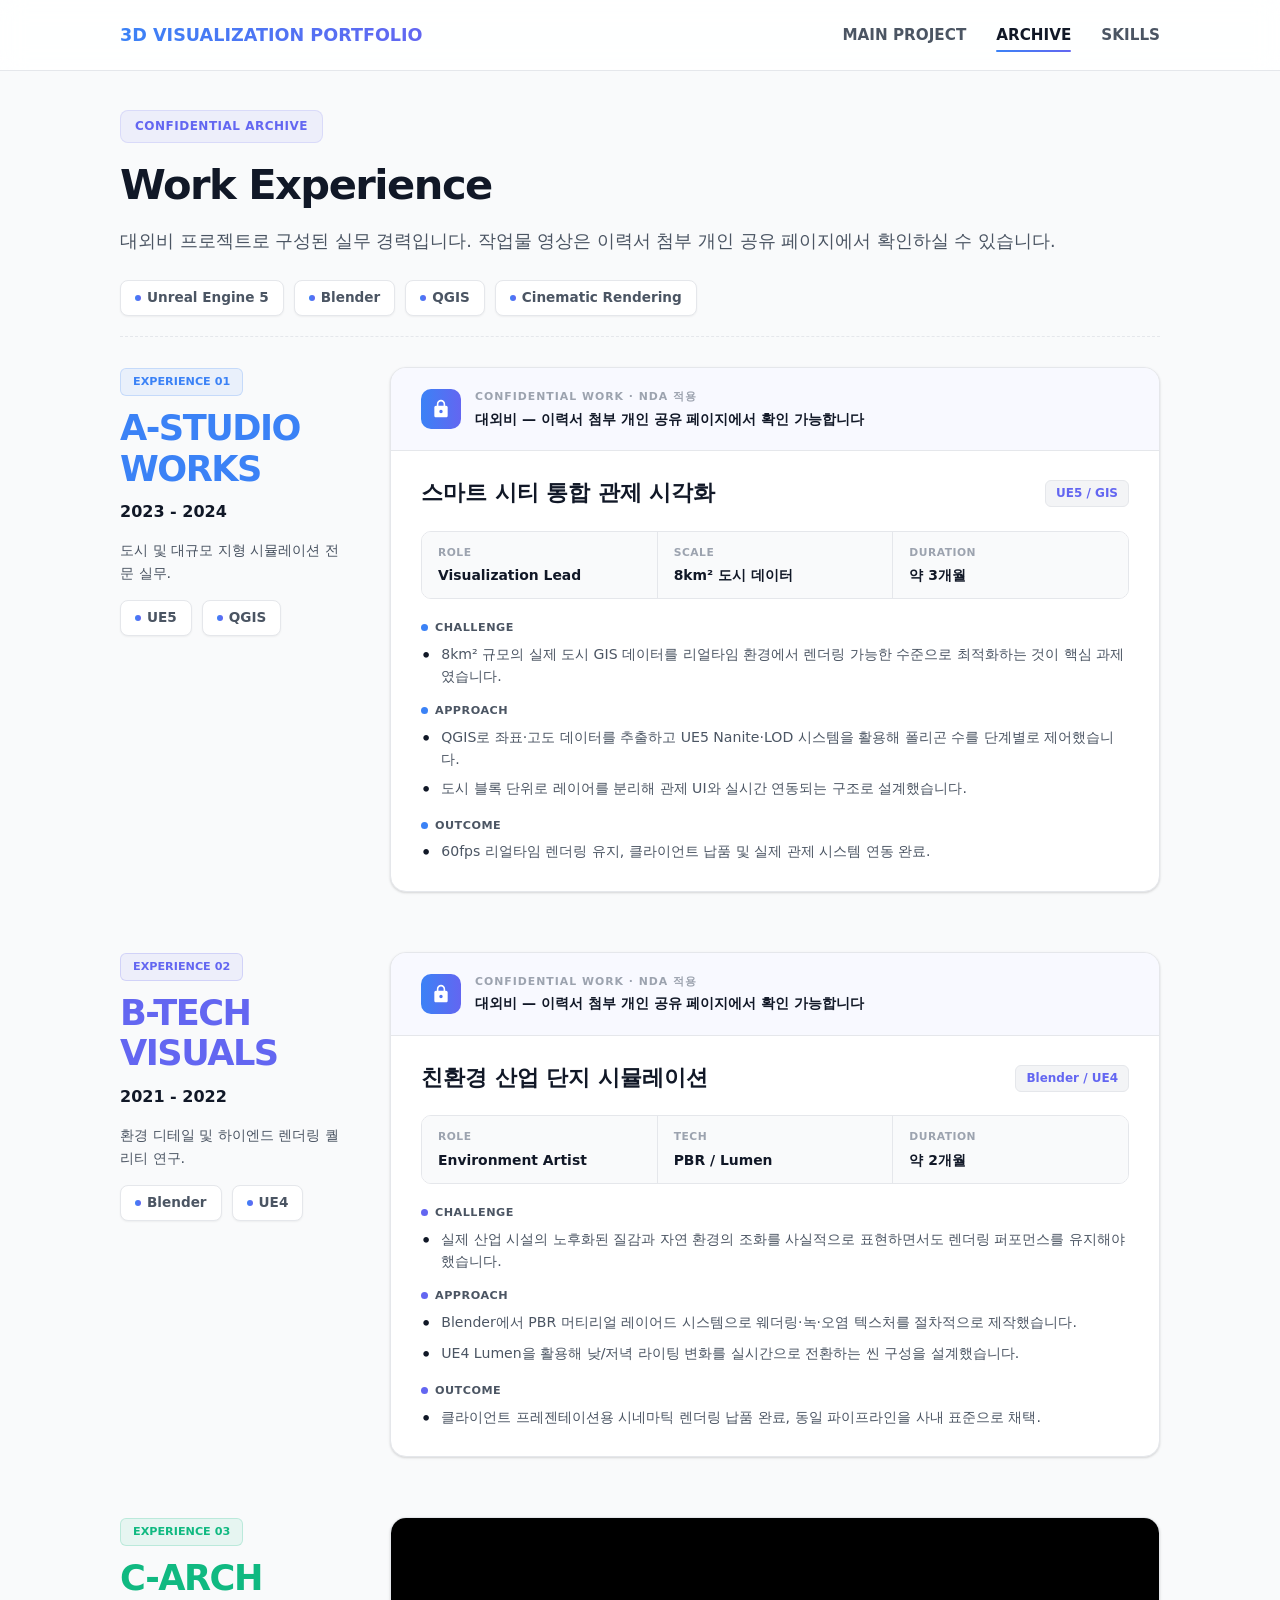
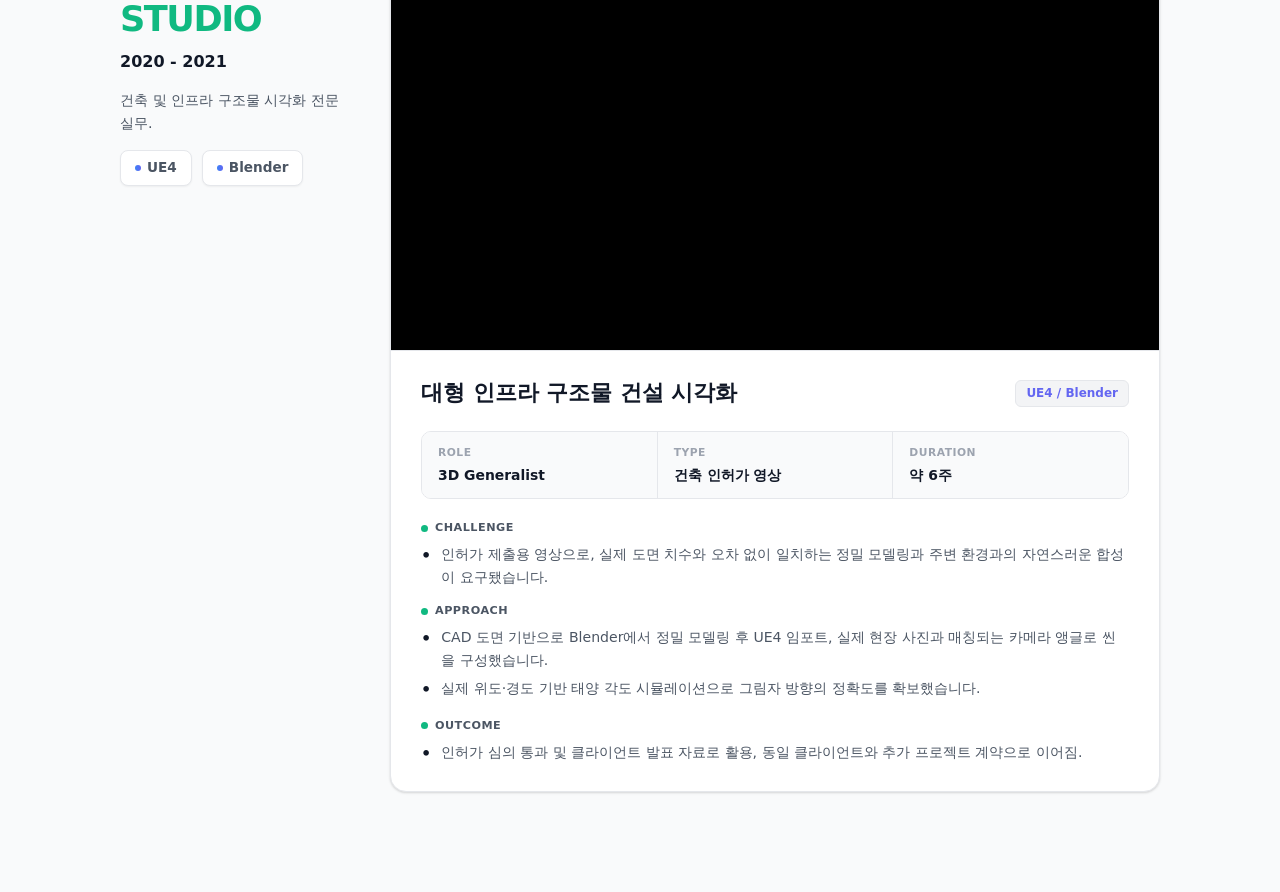
==== commit b5b4f317: "Update archive.html" ====
--- a/archive.html
+++ b/archive.html
@@ -169,6 +169,7 @@
         <div class="nav-menu">
             <a href="index.html" class="nav-link">MAIN PROJECT</a>
             <a href="archive.html" class="nav-link active">ARCHIVE</a>
+            <a href="skills.html" class="nav-link">SKILLS</a>
         </div>
     </div>
 </nav>
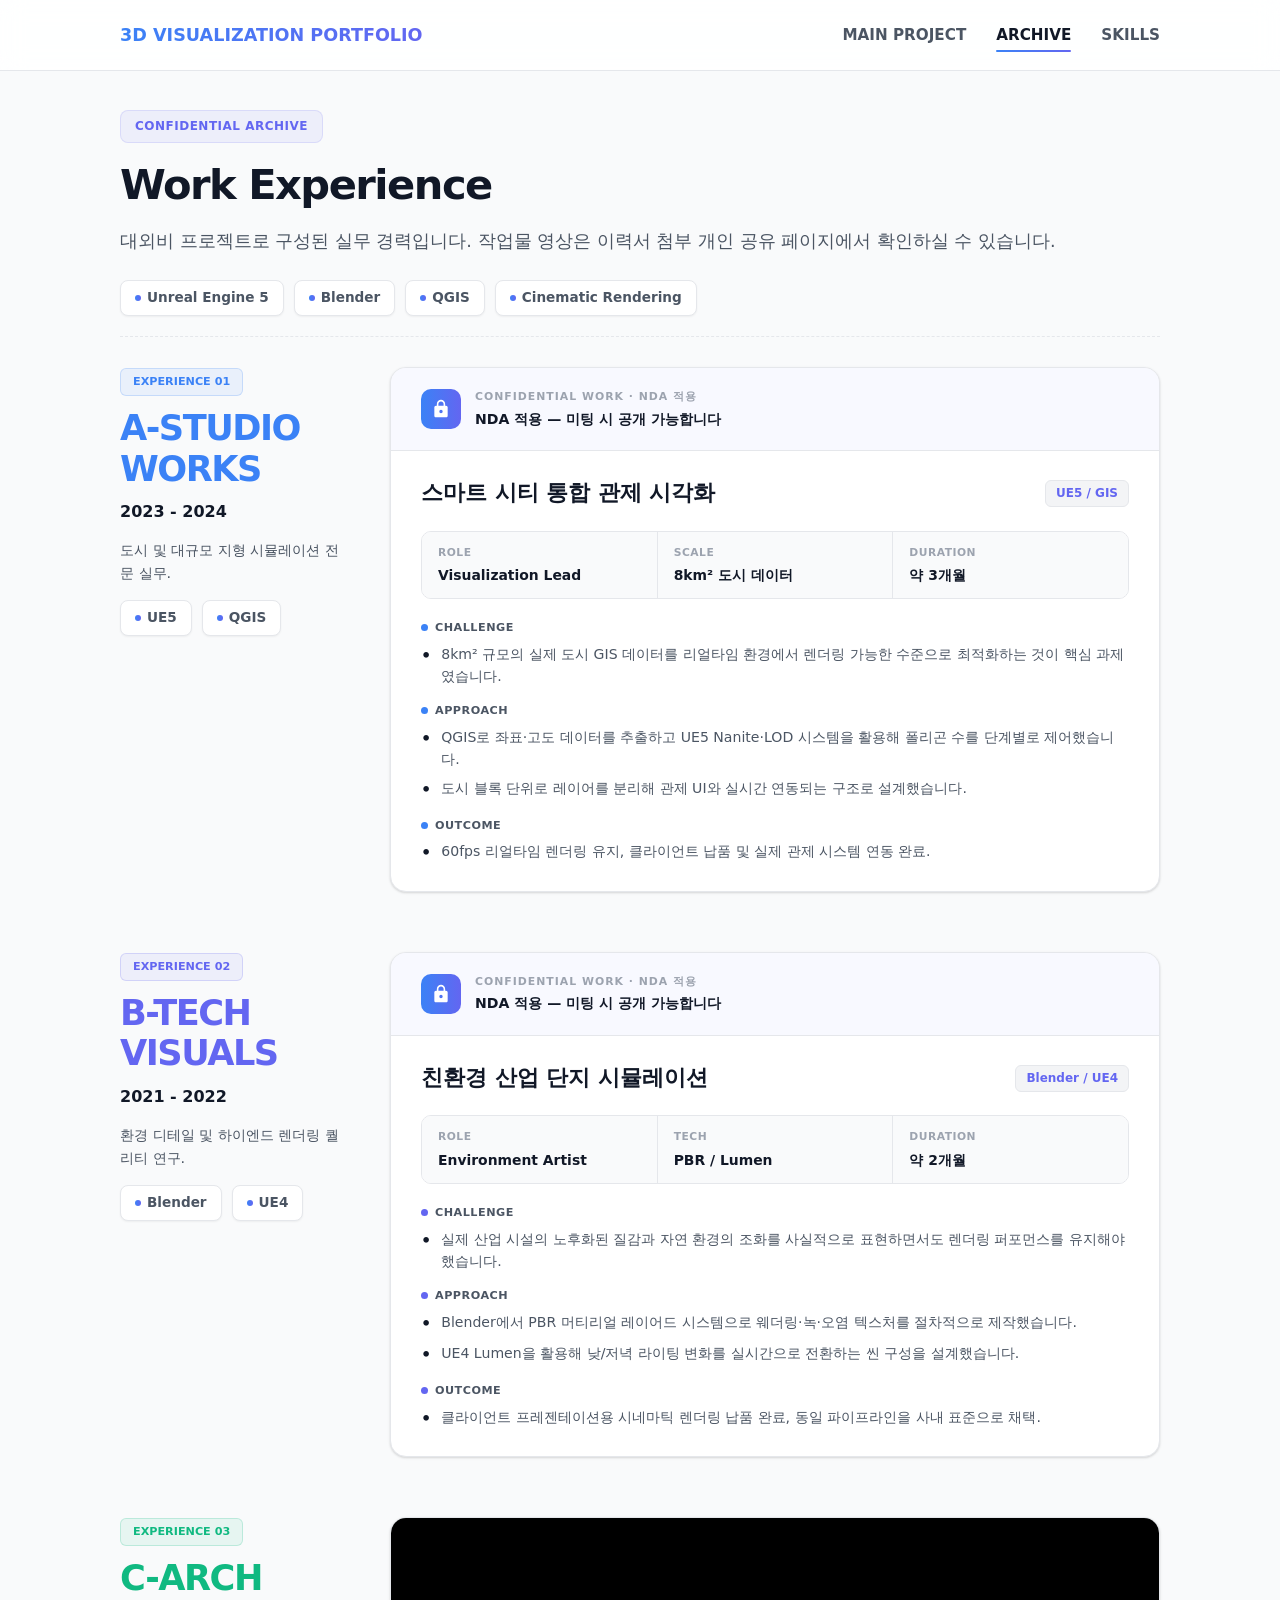
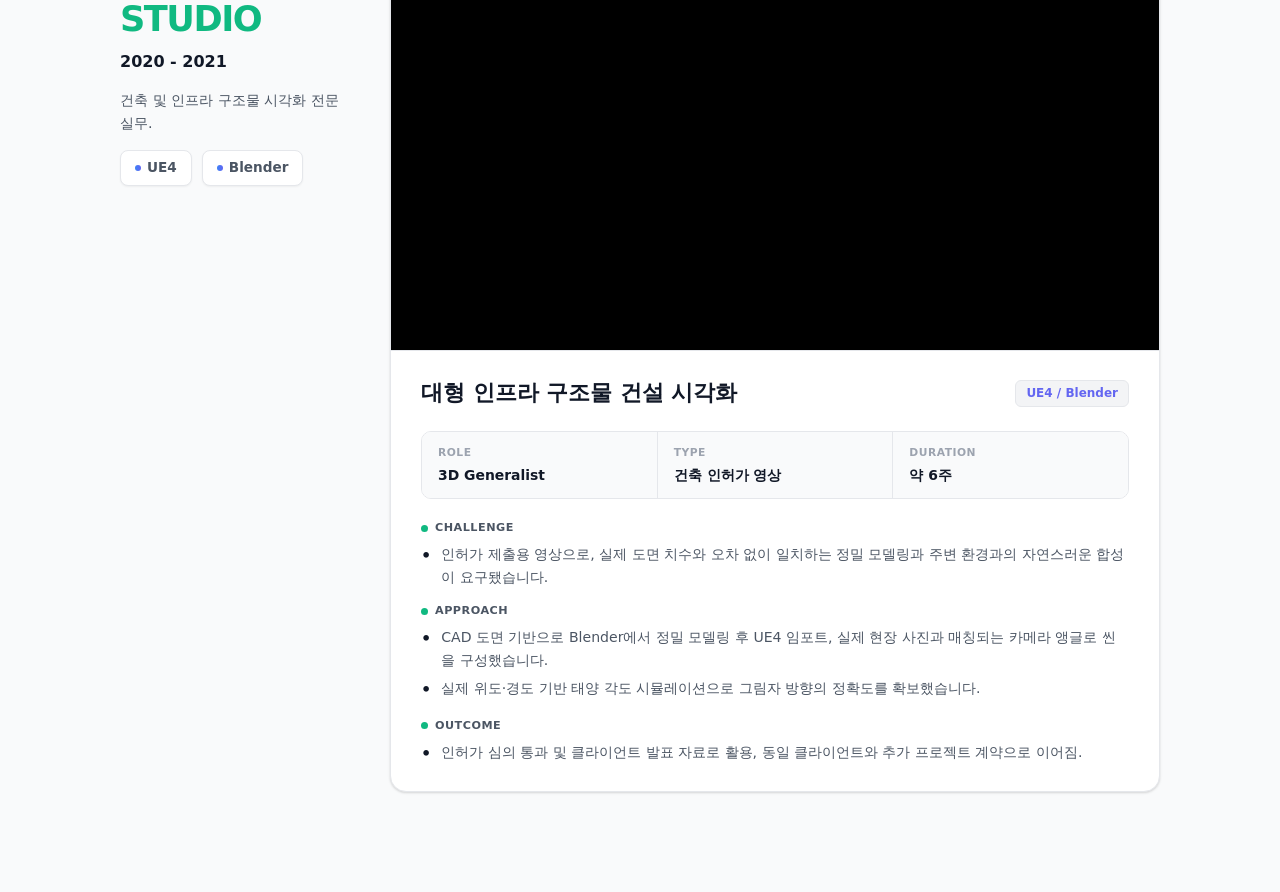
==== commit f2cf623f: "Update archive.html" ====
--- a/archive.html
+++ b/archive.html
@@ -208,7 +208,7 @@
                 </div>
                 <div class="conf-text-group">
                     <span class="conf-label">Confidential Work · NDA 적용</span>
-                    <span class="conf-title">대외비 — 이력서 첨부 개인 공유 페이지에서 확인 가능합니다</span>
+                    <span class="conf-title">NDA 적용 — 미팅 시 공개 가능합니다</span>
                 </div>
             </div>
             <div class="card-info">
@@ -266,7 +266,7 @@
                 </div>
                 <div class="conf-text-group">
                     <span class="conf-label">Confidential Work · NDA 적용</span>
-                    <span class="conf-title">대외비 — 이력서 첨부 개인 공유 페이지에서 확인 가능합니다</span>
+                    <span class="conf-title">NDA 적용 — 미팅 시 공개 가능합니다</span>
                 </div>
             </div>
             <div class="card-info">
